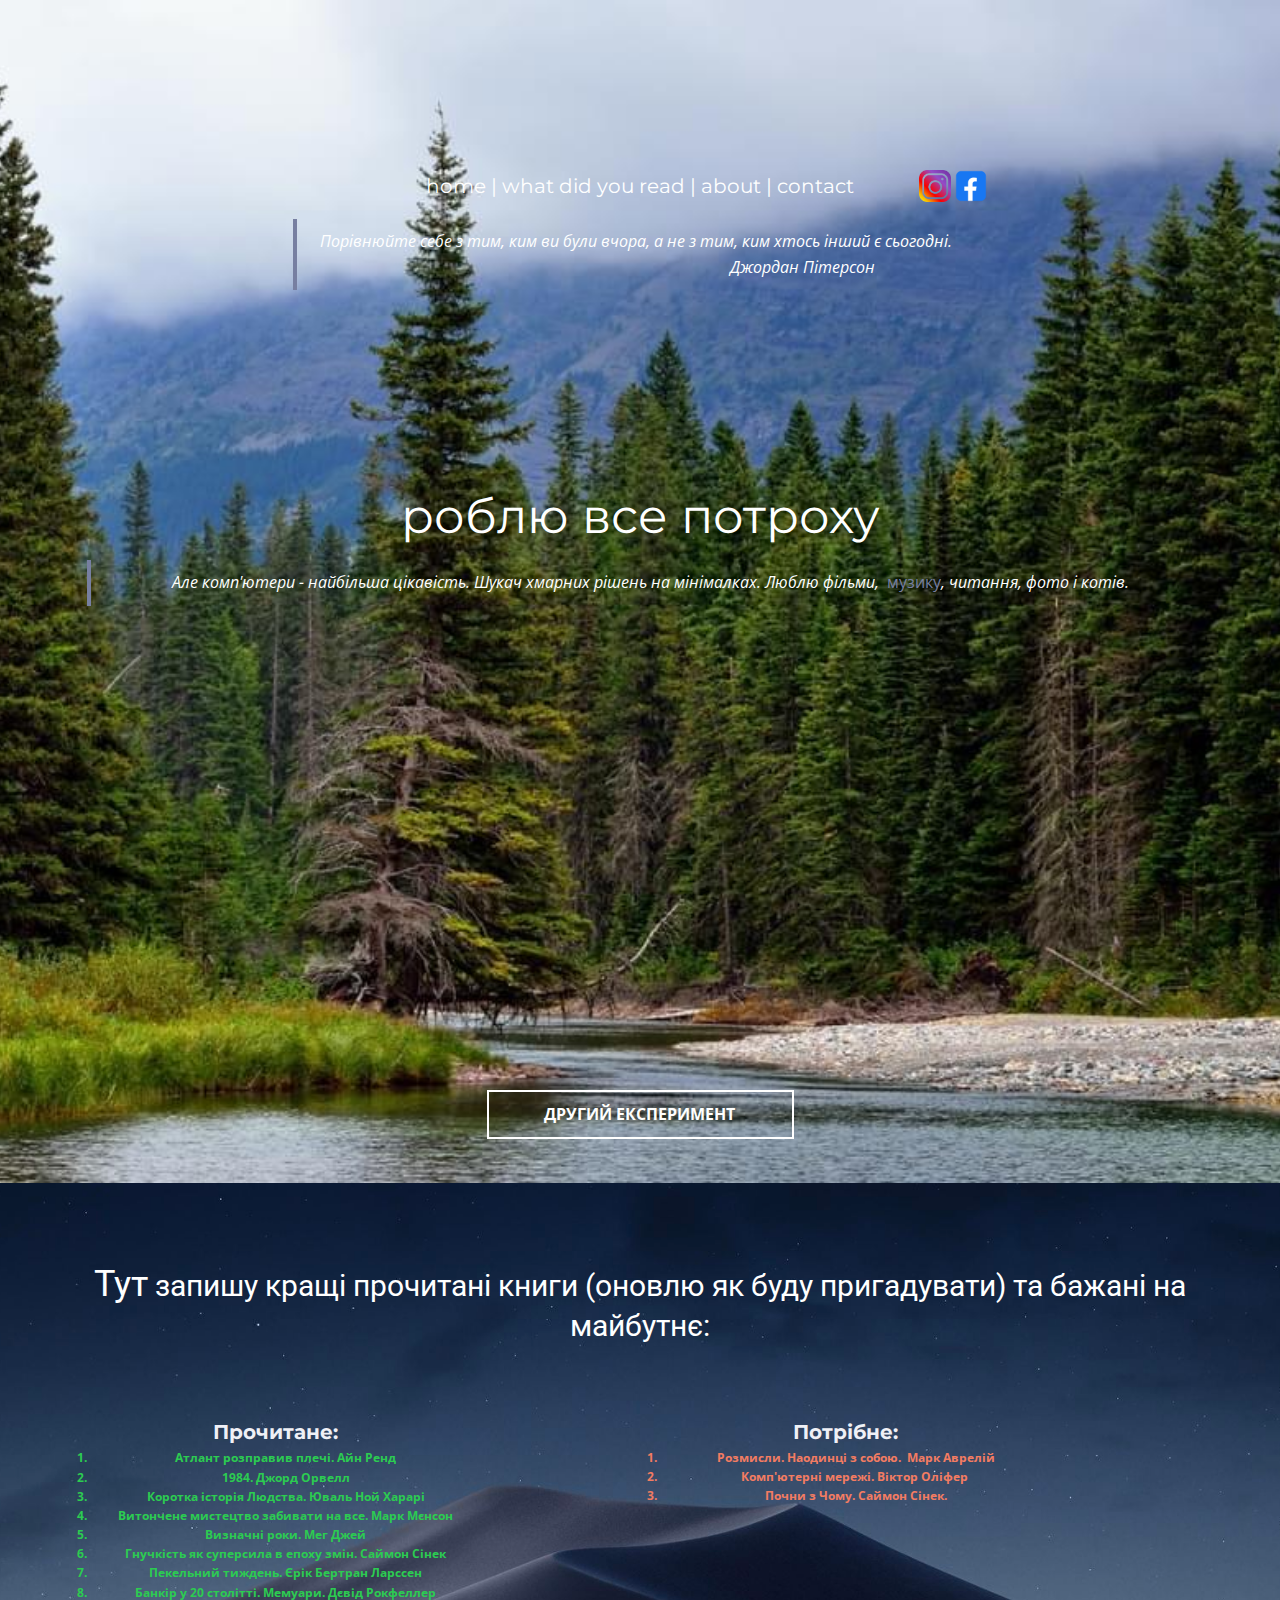
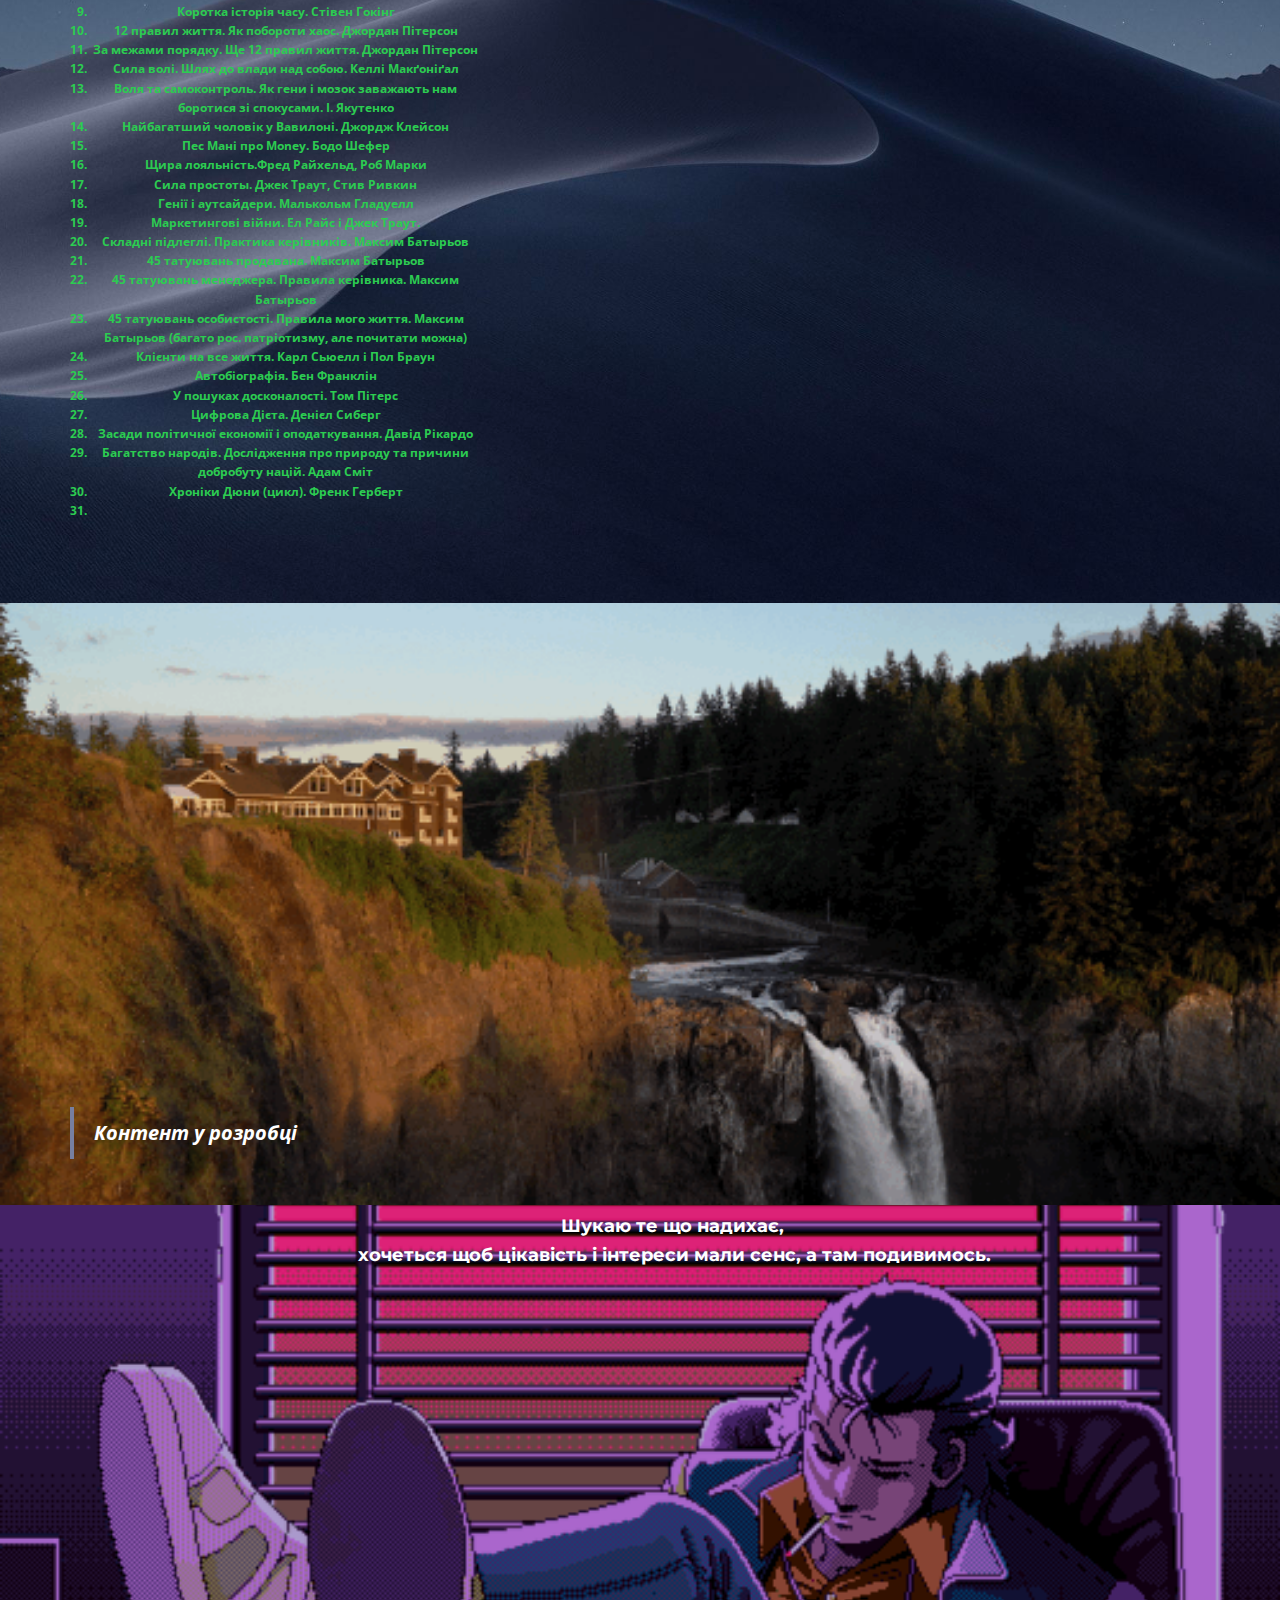
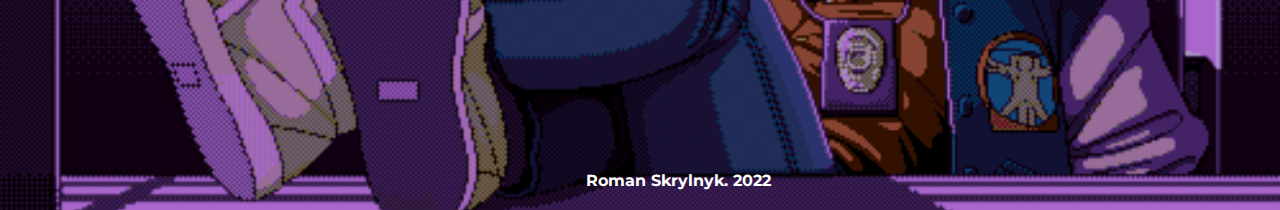
==== Роман-Скрильник.html @ 04d8a171 "My website rev1.0" ====
<!DOCTYPE html>
<html style="font-size: 16px;">
  <head>
    <meta name="viewport" content="width=device-width, initial-scale=1.0">
    <meta charset="utf-8">
    <meta name="keywords" content="​Join Accenture’s virtual program for new perspectives, ​Technology Of The Future, 01, 02, 03, 04, ​AI &amp;amp; Digital Platform, ​Essential 8 Emerging Technologies, ​Technology Of The Future, Join our newsletter">
    <meta name="description" content="">
    <title>Роман Скрильник</title>
    <link rel="stylesheet" href="nicepage.css" media="screen">
<link rel="stylesheet" href="Роман-Скрильник.css" media="screen">
    <script class="u-script" type="text/javascript" src="jquery-1.9.1.min.js" defer=""></script>
    <script class="u-script" type="text/javascript" src="nicepage.js" defer=""></script>
    <meta name="generator" content="Nicepage 4.12.23, nicepage.com">
    <link id="u-theme-google-font" rel="stylesheet" href="https://fonts.googleapis.com/css?family=Roboto:100,100i,300,300i,400,400i,500,500i,700,700i,900,900i|Open+Sans:300,300i,400,400i,500,500i,600,600i,700,700i,800,800i">
    <link id="u-page-google-font" rel="stylesheet" href="https://fonts.googleapis.com/css?family=Montserrat:100,100i,200,200i,300,300i,400,400i,500,500i,600,600i,700,700i,800,800i,900,900i">





    <script type="application/ld+json">{
		"@context": "http://schema.org",
		"@type": "Organization",
		"name": "WebSite1987015",
		"url": "/",
		"logo": "images/b78c1c47-c604-4ca8-9934-e25928046c8b.png"
}</script>
    <meta name="theme-color" content="#777fa1">
    <meta property="og:title" content="Роман Скрильник">
    <meta property="og:description" content="">
    <meta property="og:type" content="website">
    <link rel="canonical" href="/">
  </head>
  <body class="u-body u-xl-mode">

    <section class="u-align-center u-clearfix u-image u-section-1" id="carousel_5ad0" src="" data-image-width="1280" data-image-height="720">
      <div class="u-clearfix u-sheet u-sheet-1">
        <p class="u-large-text u-text u-text-body-alt-color u-text-font u-text-variant u-text-1">
          <a href="Роман-Скрильник.html#carousel_5ad0" data-page-id="2264583" class="u-active-none u-border-none u-btn u-button-link u-button-style u-hover-none u-none u-text-body-alt-color u-btn-1">home</a> | <a href="Роман-Скрильник.html#carousel_082c" data-page-id="2264583" class="u-active-none u-border-none u-btn u-button-link u-button-style u-hover-none u-none u-text-body-alt-color u-btn-2"> what did you read</a> | <a href="Роман-Скрильник.html#carousel_5f6d" data-page-id="2264583" class="u-active-none u-border-none u-btn u-button-link u-button-style u-hover-none u-none u-text-body-alt-color u-btn-3">about</a> | <a href="mailto:etozheroma@icloud.com?subject=my%20site" class="u-active-none u-border-none u-btn u-button-link u-button-style u-hover-none u-none u-text-body-alt-color u-btn-4">contact</a>
        </p>
        <img class="u-image u-image-default u-image-1" src="images/670b6851-9c1f-442c-9ec9-39ca6a6de344.png" alt="" data-image-width="865" data-image-height="864" data-href="https://www.instagram.com/etozheroma/">
        <img class="u-image u-image-default u-preserve-proportions u-image-2" src="images/d1aa9706-4125-4c99-bb8d-f0df7b55d40f.png" alt="" data-image-width="768" data-image-height="768" data-href="https://www.facebook.com/etozheroma/">
        <blockquote class="u-text u-text-body-alt-color u-text-2"> Порівнюйте себе з тим, ким ви були вчора, а не з тим, ким хтось інший є сьогодні.&nbsp; &nbsp; &nbsp; &nbsp; &nbsp; &nbsp; &nbsp;&nbsp;&nbsp; &nbsp; &nbsp; &nbsp; &nbsp; &nbsp; &nbsp; &nbsp; &nbsp; &nbsp; &nbsp; &nbsp; &nbsp; &nbsp; &nbsp; &nbsp; &nbsp; &nbsp; &nbsp; &nbsp; &nbsp; &nbsp; &nbsp; &nbsp; &nbsp; &nbsp; &nbsp; &nbsp; &nbsp; &nbsp; &nbsp; &nbsp; &nbsp; &nbsp; &nbsp; Джордан Пітерсон</blockquote>
        <h1 class="u-custom-font u-font-montserrat u-text u-text-body-alt-color u-title u-text-3">роблю все потроху</h1>
        <blockquote class="u-text u-text-body-alt-color u-text-4">Але комп'ютери - найбільша цікавість. Шукач хмарних рішень на мінімалках. Люблю фільми,&nbsp; <a href="https://www.last.fm/user/etozheroma" class="u-active-none u-border-none u-btn u-button-link u-button-style u-hover-none u-none u-text-palette-1-base u-btn-5" target="_blank">музику</a>, читання, фото і котів.
        </blockquote>
        <a href="https://siemens-mobiles.com" class="u-active-white u-border-2 u-border-white u-btn u-button-style u-hover-white u-none u-text-active-black u-text-body-alt-color u-text-hover-black u-btn-6">Другий експеримент</a>
      </div>
    </section>
    <section class="u-align-center u-clearfix u-image u-section-2" id="carousel_082c" data-image-width="1600" data-image-height="1200">
      <div class="u-clearfix u-sheet u-sheet-1">
        <h2 class="u-text u-text-white u-text-1">Тут<span style="font-size: 1.875rem;"> запишу кращі прочитані  книги&nbsp;(оновлю як буду пригадувати) та бажані на майбутнє:</span>
        </h2>
        <p class="u-text u-text-palette-1-light-3 u-text-2">Потрібне:</p>
        <p class="u-text u-text-palette-1-light-3 u-text-3">Прочитане:</p>
        <ol class="u-text u-text-custom-color-3 u-text-4">
          <li>Атлант розправив плечі. Айн Ренд</li>
          <li>1984. Джорд Орвелл</li>
          <li style="">Коротка історія Людства. Юваль Ной Харарі</li>
          <li>Витончене мистецтво забивати на все. Марк Мєнсон<br>
          </li>
          <li>Визначні роки. Мег Джей<br>
          </li>
          <li>Гнучкість як суперсила в епоху змін. Саймон Сінек</li>
          <li style="">Пекельний тиждень. Єрік Бертран Ларссен</li>
          <li style="">Банкір у 20 столітті. Мемуари. Дєвід Рокфеллер<br>
          </li>
          <li>Коротка історія часу. Стівен Гокінг<br>
          </li>
          <li>12 правил життя. Як побороти хаос. Джордан Пітерсон<br>
          </li>
          <li>За межами порядку. Ще 12 правил життя. Джордан Пітерсон<br>
          </li>
          <li>Сила волі. Шлях до влади над собою.&nbsp;Келлі Макґоніґал<br>
          </li>
          <li>Воля та самоконтроль. Як гени і мозок заважають нам боротися зі спокусами. І. Якутенко<br>
          </li>
          <li>Найбагатший чоловік у Вавилоні.&nbsp;Джордж Клейсон</li>
          <li>Пес Мані про Money. Бодо Шефер<br>
          </li>
          <li>Щира лояльність.Фред Райхельд, Роб Марки<br>
          </li>
          <li>Сила простоты. Джек Траут, Стив Ривкин<br>
          </li>
          <li>Генії і аутсайдери. Малькольм Гладуелл<br>
          </li>
          <li>Маркетингові війни. Ел Райс і Джек Траут.<br>
          </li>
          <li>Складні підлеглі. Практика керівників. Максим Батырьов<br>
          </li>
          <li>45 татуювань продавана.&nbsp;Максим Батырьов<br>
          </li>
          <li>45 татуювань менеджера. Правила керівника.&nbsp;Максим Батырьов<br>
          </li>
          <li>45 татуювань особистості. Правила мого життя.&nbsp;Максим Батырьов (багато рос. патріотизму, але почитати можна)<br>
          </li>
          <li>Клієнти на все життя. Карл Сьюелл і Пол Браун<br>
          </li>
          <li>Автобіографія. Бен Франклін<br>
          </li>
          <li>У пошуках досконалості. Том Пітерс<br>
          </li>
          <li>Цифрова Дієта. Денієл Сиберг<br>
          </li>
          <li>Засади&nbsp;політичної економії&nbsp;і&nbsp;оподаткування. Давід&nbsp;Рікардо<br>
          </li>
          <li>Багатство народів. Дослідження про природу та причини добробуту націй.&nbsp;Адам Сміт<br>
          </li>
          <li>Хроніки Дюни (цикл). Френк Герберт<br>
          </li>
          <li>
            <br>
          </li>
        </ol>
        <ol class="u-text u-text-palette-2-light-1 u-text-5">
          <li> Розмисли. Наодинці з собою.&nbsp; Марк Аврелій</li>
          <li>Комп'ютерні мережі. Віктор Оліфер&nbsp;</li>
          <li>Почни з Чому. Саймон Сінек.</li>
        </ol>
      </div>
    </section>
    <section class="u-clearfix u-image u-section-3" id="sec-298d" data-image-width="540" data-image-height="303">
      <div class="u-clearfix u-sheet u-sheet-1">
        <blockquote class="u-text u-text-default u-text-white u-text-1">Контент у розробці</blockquote>
      </div>
    </section>
    <section class="u-align-center u-clearfix u-image u-section-4" id="carousel_5f6d" data-image-width="500" data-image-height="254">
      <div class="u-clearfix u-sheet u-sheet-1">
        <p class="u-text u-text-default-lg u-text-default-md u-text-default-sm u-text-default-xl u-text-white u-text-1">Шукаю те що надихає,<br>&nbsp;хочеться щоб цікавість і інтереси мали сенс, а там подивимось.
        </p>
        <div class="u-list u-list-1">
          <div class="u-repeater u-repeater-1"></div>
        </div>
        <p class="u-text u-text-default u-text-white u-text-2">Roman Skrylnyk. 2022</p>
      </div>
    </section>


  </body>
</html>
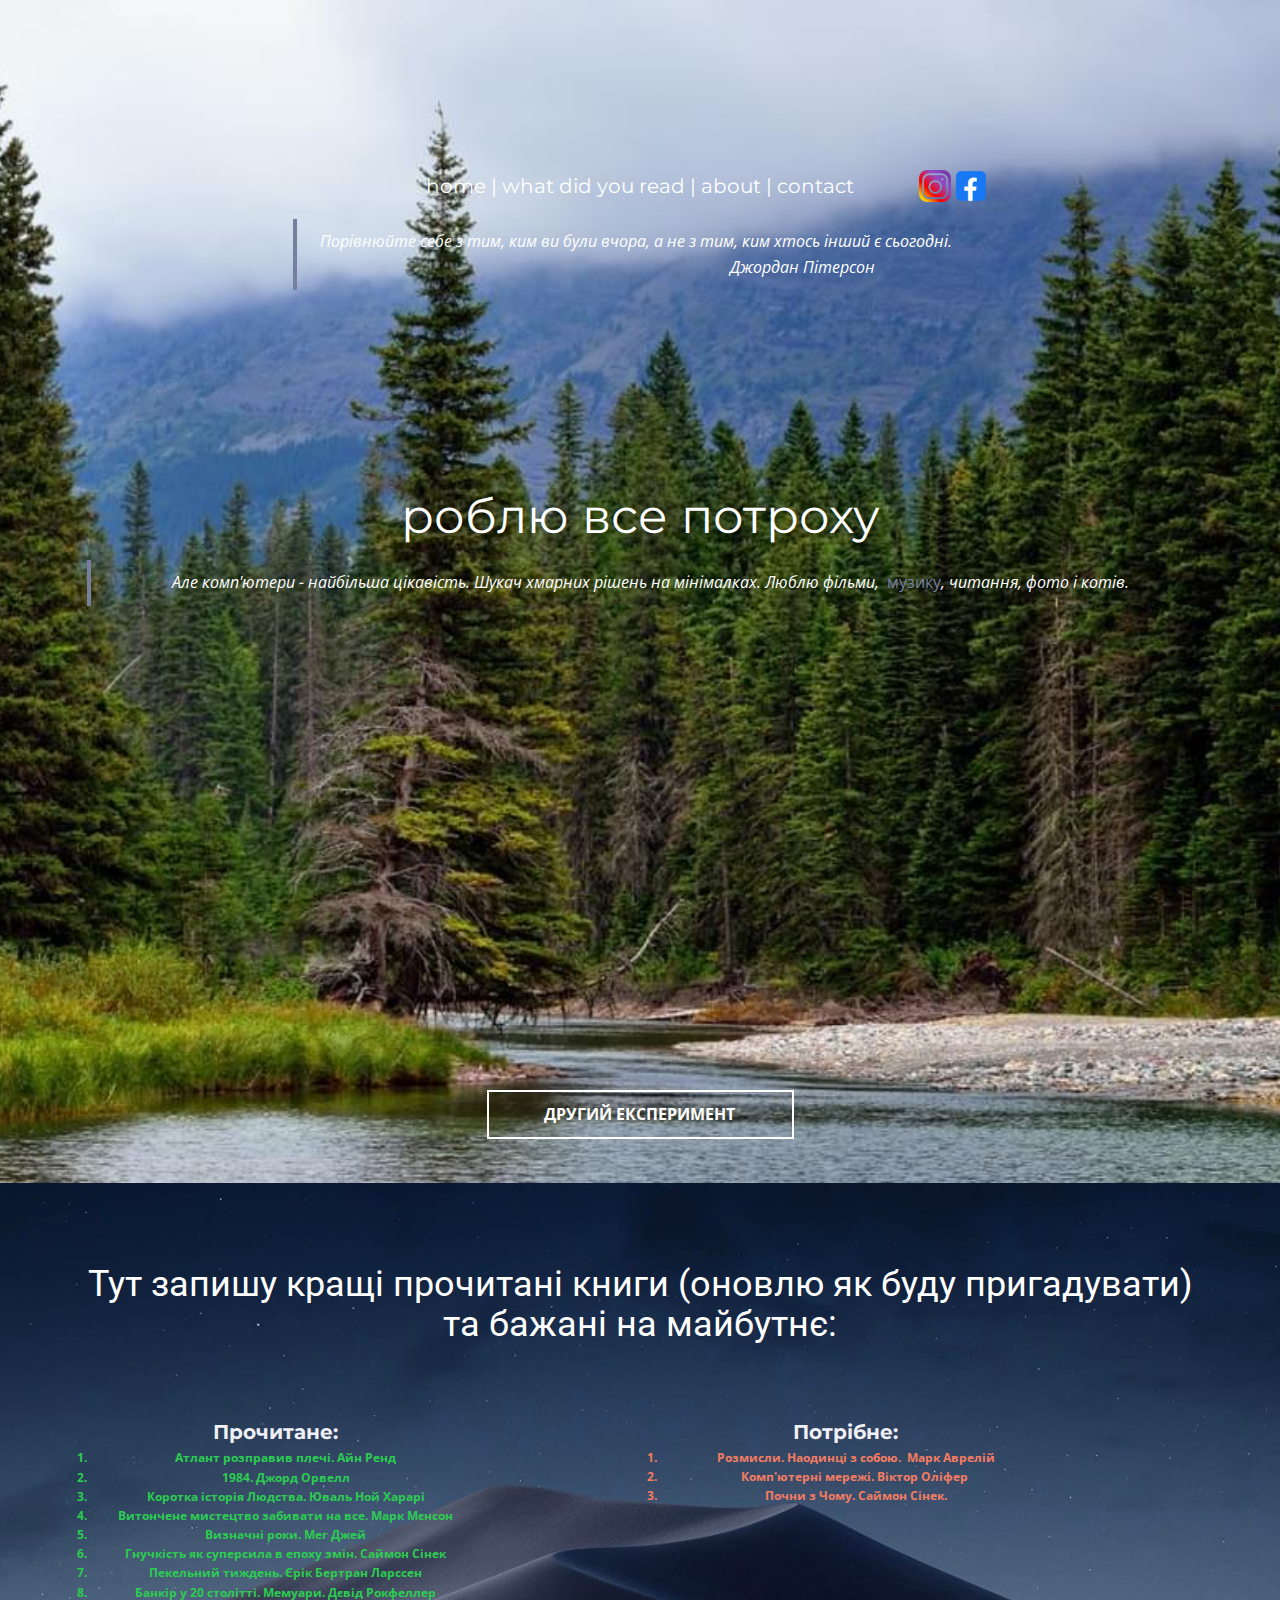
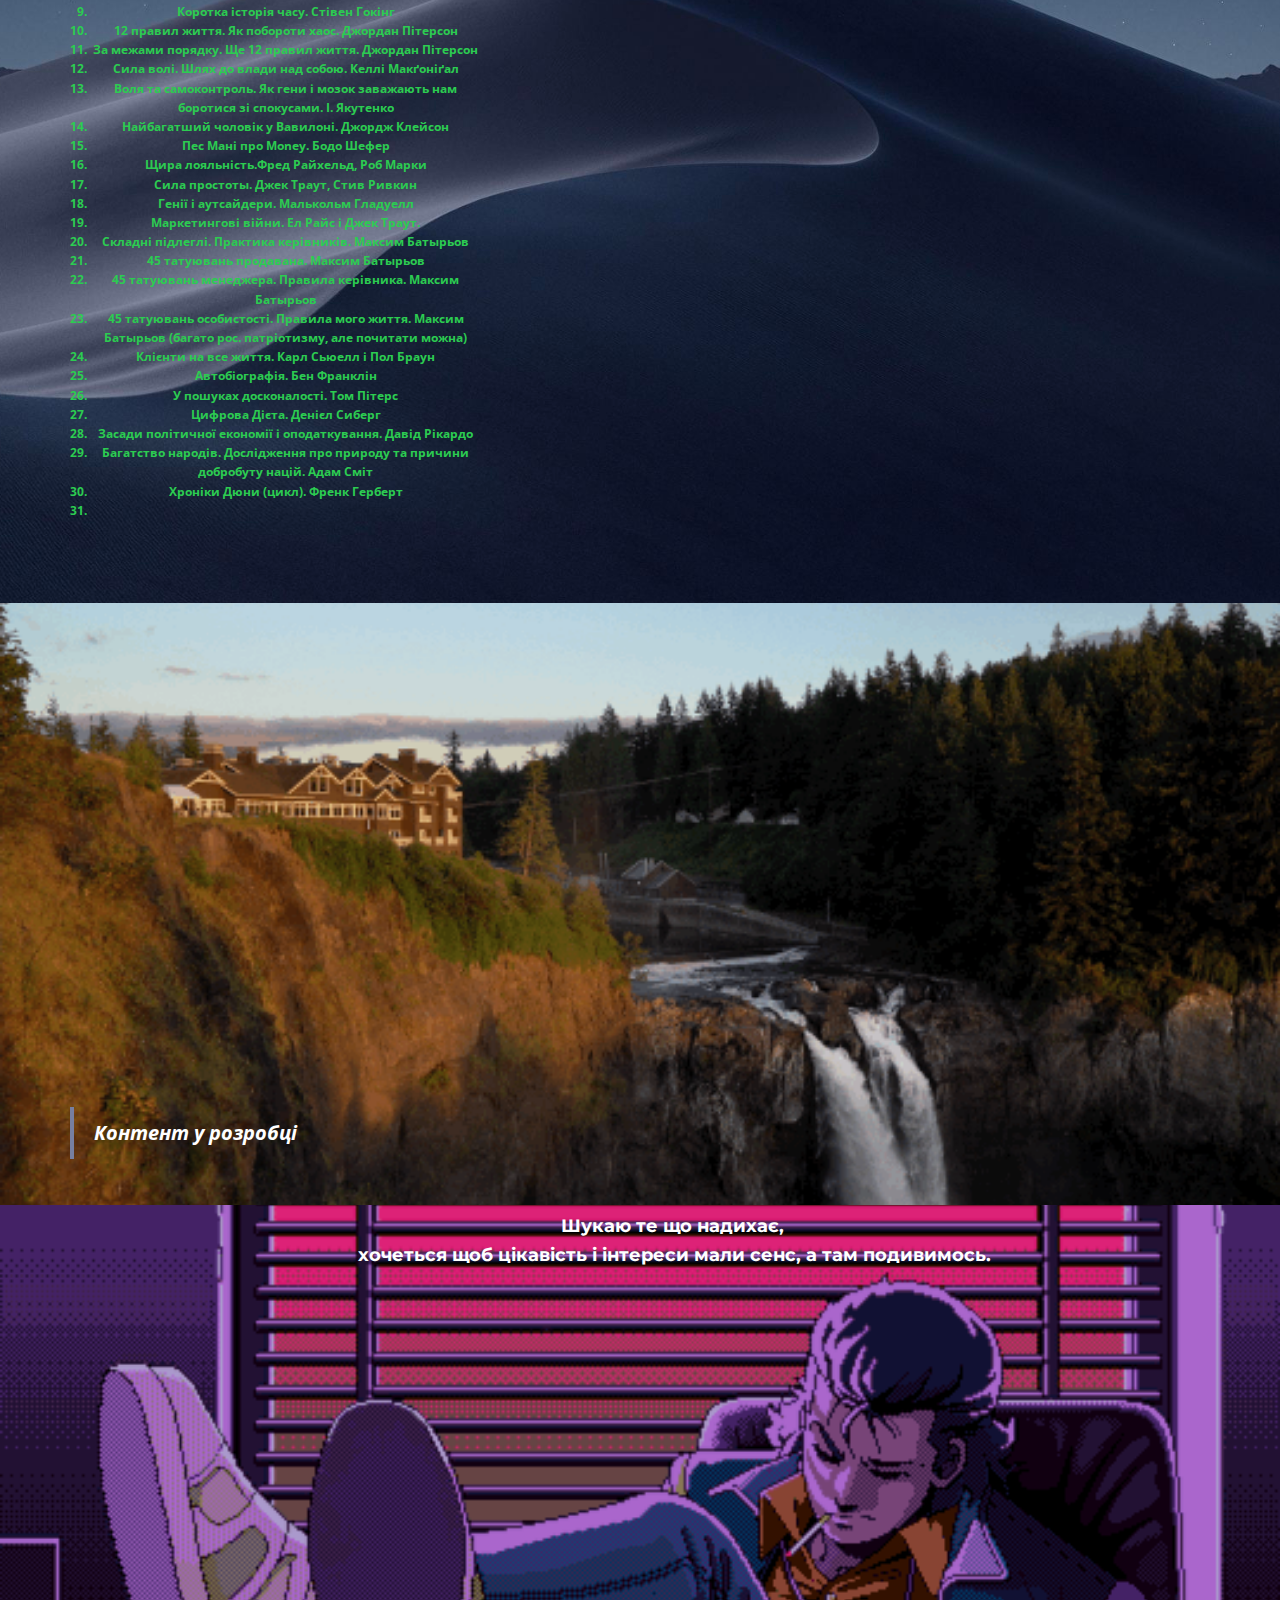
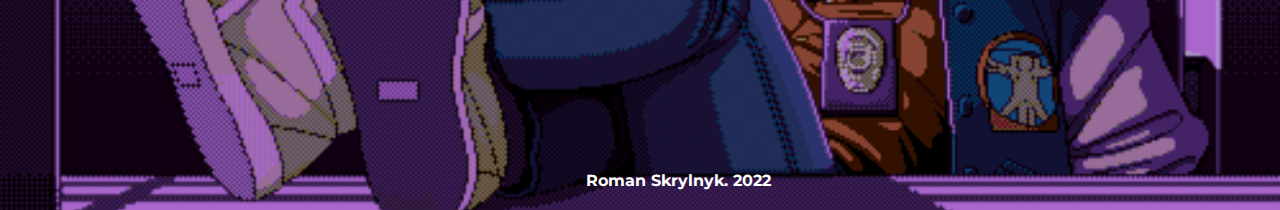
==== commit fac33228: "My website rev 1.01" ====
--- a/Роман-Скрильник.html
+++ b/Роман-Скрильник.html
@@ -49,7 +49,7 @@
     </section>
     <section class="u-align-center u-clearfix u-image u-section-2" id="carousel_082c" data-image-width="1600" data-image-height="1200">
       <div class="u-clearfix u-sheet u-sheet-1">
-        <h2 class="u-text u-text-white u-text-1">Тут<span style="font-size: 1.875rem;"> запишу кращі прочитані  книги&nbsp;(оновлю як буду пригадувати) та бажані на майбутнє:</span>
+        <h2 class="u-text u-text-white u-text-1">Тут запишу кращі прочитані  книги&nbsp;(оновлю як буду пригадувати) та бажані на майбутнє:</span>
         </h2>
         <p class="u-text u-text-palette-1-light-3 u-text-2">Потрібне:</p>
         <p class="u-text u-text-palette-1-light-3 u-text-3">Прочитане:</p>
